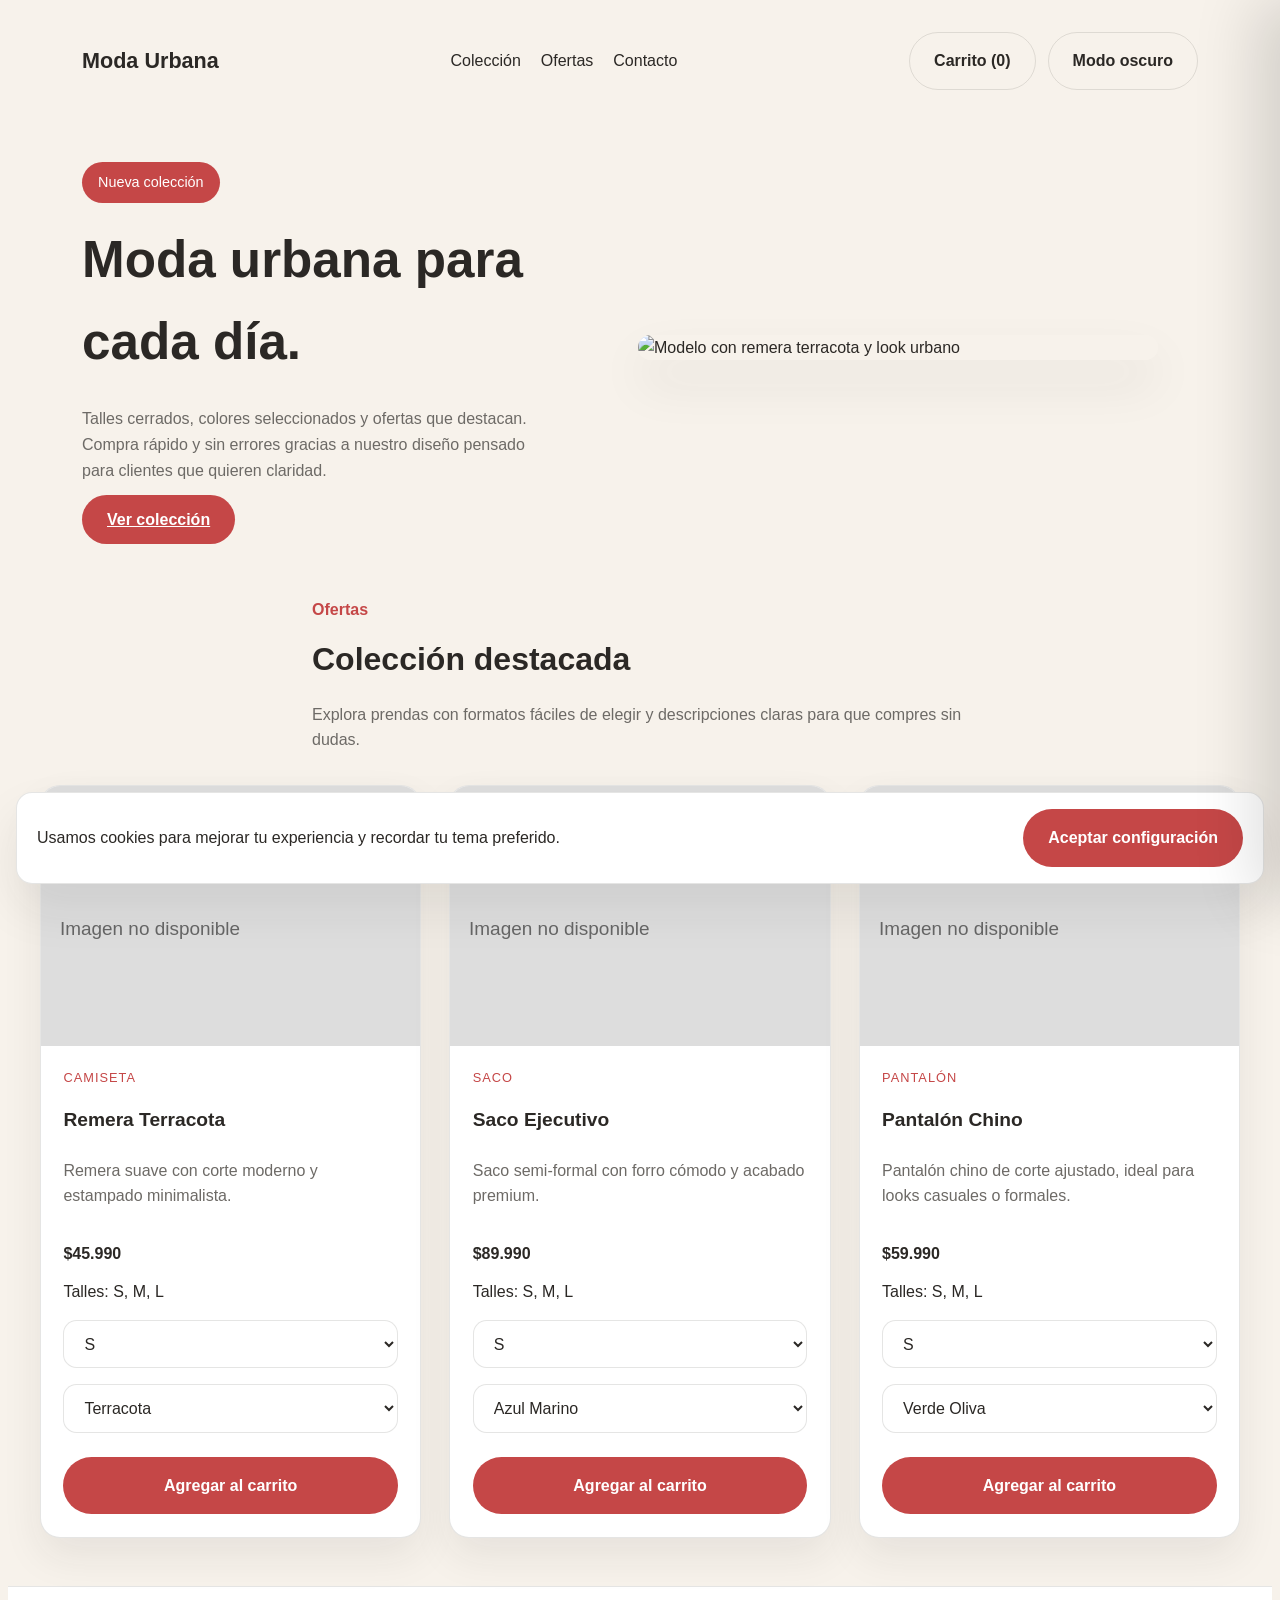
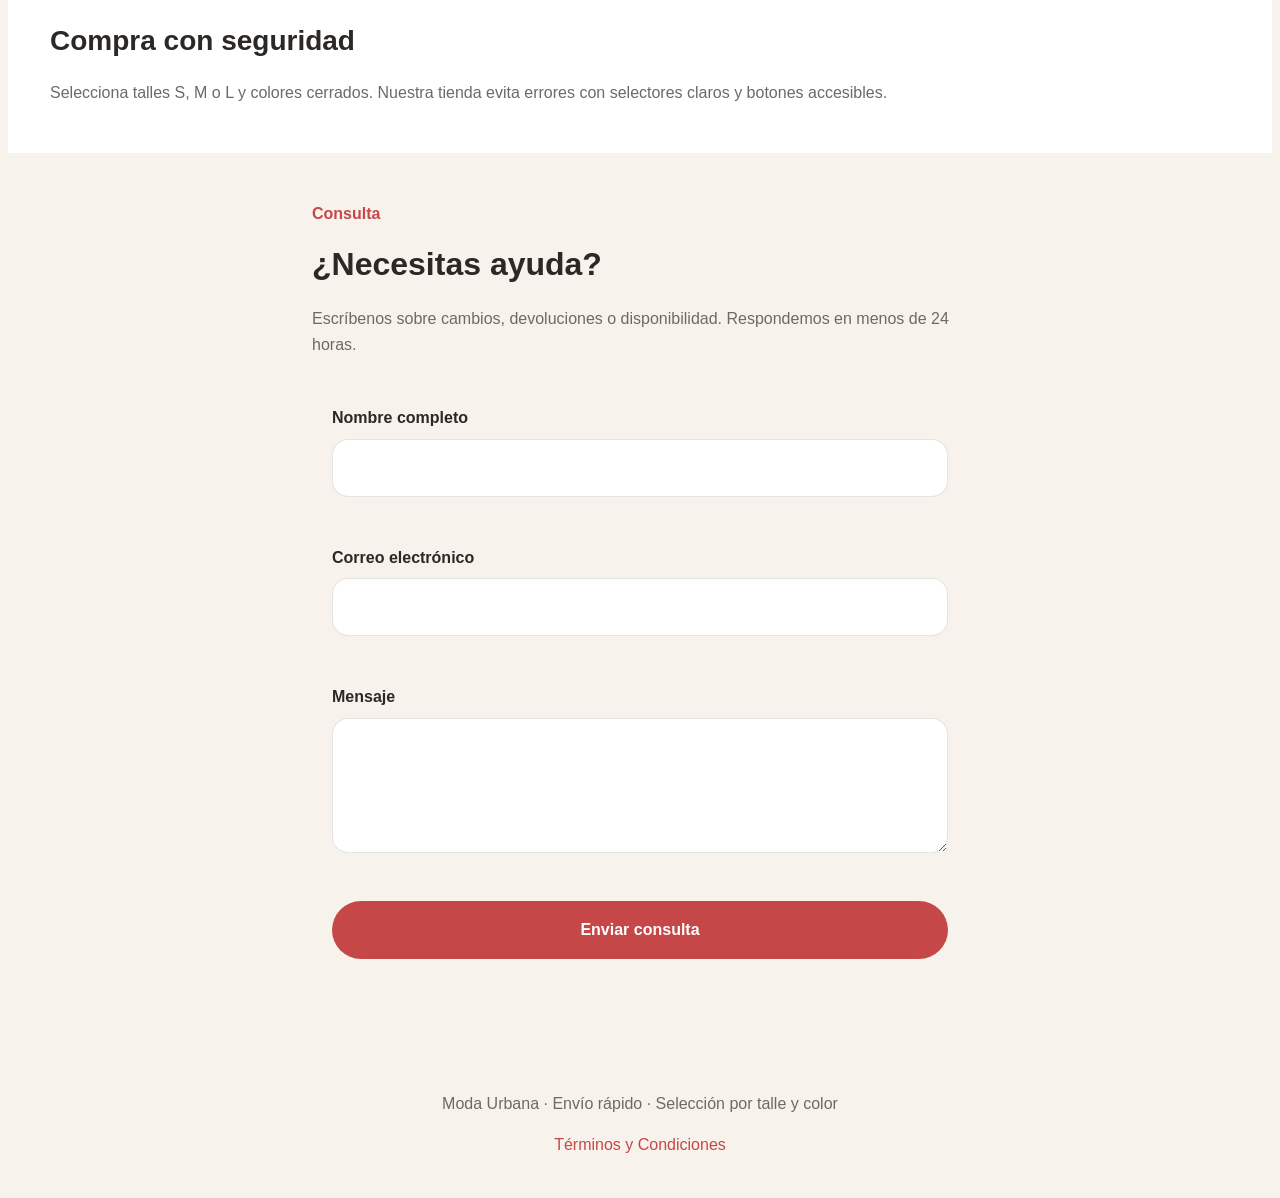
==== frontend/index.html @ e004f6b8 "Initial commit: frontend + backend MVP" ====
<!DOCTYPE html>
<html lang="es">
<head>
  <meta charset="UTF-8" />
  <meta name="viewport" content="width=device-width, initial-scale=1.0" />
  <title>Moda Urbana | Tienda de ropa</title>
  <meta name="description" content="Compra ropa urbana con selección de talles cerrados, ofertas exclusivas y atención al cliente rápida. Compra hoy y recibe tu look en tiempo récord." />
  <link rel="stylesheet" href="styles.css" />
</head>
<body class="pagina">
  <header class="header">
    <a class="header__marca" href="#inicio">Moda Urbana</a>
    <nav class="header__navegacion" aria-label="Navegación principal">
      <a class="header__enlace" href="#coleccion">Colección</a>
      <a class="header__enlace" href="#ofertas">Ofertas</a>
      <a class="header__enlace" href="#contacto">Contacto</a>
    </nav>
    <div class="header__acciones">
      <button class="boton boton--secundario header__boton" id="openCartButton" type="button">Carrito (0)</button>
      <button class="boton boton--secundario header__boton" id="temaToggle" type="button">Modo oscuro</button>
    </div>
  </header>

  <main>
    <section class="hero" id="inicio">
      <div class="hero__texto">
        <span class="hero__tag">Nueva colección</span>
        <h1 class="hero__titulo">Moda urbana para cada día.</h1>
        <p class="hero__descripcion">Talles cerrados, colores seleccionados y ofertas que destacan. Compra rápido y sin errores gracias a nuestro diseño pensado para clientes que quieren claridad.</p>
        <a class="boton boton--principal hero__accion" href="#coleccion">Ver colección</a>
      </div>
      <figure class="hero__imagen-contenedor">
        <img class="hero__imagen" src="assets/images/productos/remera_01.webp" alt="Modelo con remera terracota y look urbano" />
      </figure>
    </section>

    <section class="coleccion" id="coleccion">
      <div class="seccion__cabecera">
        <p class="seccion__prefacio">Ofertas</p>
        <h2 class="seccion__titulo">Colección destacada</h2>
        <p class="seccion__texto">Explora prendas con formatos fáciles de elegir y descripciones claras para que compres sin dudas.</p>
      </div>
      <div class="coleccion__grid" id="catalogoProductos"></div>
    </section>

    <section class="destacado" id="ofertas">
      <div class="destacado__contenedor">
        <h2 class="destacado__titulo">Compra con seguridad</h2>
        <p class="destacado__texto">Selecciona talles S, M o L y colores cerrados. Nuestra tienda evita errores con selectores claros y botones accesibles.</p>
      </div>
    </section>

    <section class="contacto" id="contacto">
      <div class="seccion__cabecera">
        <p class="seccion__prefacio">Consulta</p>
        <h2 class="seccion__titulo">¿Necesitas ayuda?</h2>
        <p class="seccion__texto">Escríbenos sobre cambios, devoluciones o disponibilidad. Respondemos en menos de 24 horas.</p>
      </div>
      <form class="formulario" id="formContacto" novalidate>
        <div class="formulario__grupo">
          <label class="formulario__label" for="contactName">Nombre completo</label>
          <input class="formulario__control" id="contactName" name="name" type="text" autocomplete="name" required aria-required="true" />
          <span class="formulario__feedback"></span>
        </div>
        <div class="formulario__grupo">
          <label class="formulario__label" for="contactEmail">Correo electrónico</label>
          <input class="formulario__control" id="contactEmail" name="email" type="email" autocomplete="email" required aria-required="true" />
          <span class="formulario__feedback"></span>
        </div>
        <div class="formulario__grupo">
          <label class="formulario__label" for="contactMessage">Mensaje</label>
          <textarea class="formulario__control" id="contactMessage" name="message" rows="4" required aria-required="true"></textarea>
          <span class="formulario__feedback"></span>
        </div>
        <button class="boton boton--principal formulario__boton" type="submit">Enviar consulta</button>
        <p class="formulario__mensaje" id="contactResponse"></p>
      </form>
    </section>
  </main>

  <section class="carrito carrito--oculto" id="cartPanel" aria-label="Carrito de compras">
    <div class="carrito__header">
      <div>
        <h2 class="carrito__titulo">Tu carrito</h2>
        <p class="carrito__texto">Revisa tus artículos antes de finalizar.</p>
      </div>
      <button class="boton boton--secundario carrito__cerrar" id="cartCloseButton" type="button" aria-label="Cerrar carrito">X</button>
    </div>
    <div class="carrito__body">
      <div class="carrito__items" id="cartItems"></div>
      <p class="carrito__vacio" id="cartEmptyText">No hay productos en el carrito.</p>
    </div>
    <div class="carrito__footer">
      <div class="carrito__total-row">
        <span>Total</span>
        <strong id="cartTotal">$0</strong>
      </div>
      <button class="boton boton--principal carrito__comprar" type="button">Ir al pago</button>
    </div>
  </section>

  <div class="toast" id="toastMessage" role="status" aria-live="polite" aria-atomic="true"></div>

  <div class="cookie-banner" id="bannerCookies" role="dialog" aria-live="polite">
    <p class="cookie-banner__texto">Usamos cookies para mejorar tu experiencia y recordar tu tema preferido.</p>
    <button class="boton boton--principal cookie-banner__boton" id="acceptCookiesButton" type="button">Aceptar configuración</button>
  </div>

  <footer class="footer">
    <p class="footer__texto">Moda Urbana · Envío rápido · Selección por talle y color</p>
    <a class="footer__enlace" href="terms.html">Términos y Condiciones</a>
  </footer>

  <script src="app.js" defer></script>
</body>
</html>
---- frontend/styles.css ----
:root {
  --color-bg: #f7f2eb;
  --color-surface: #ffffff;
  --color-text: #2b2825;
  --color-muted: #6d6a66;
  --color-accent: #c54747;
  --color-accent-dark: #9b3a3b;
  --color-border: rgba(43, 40, 37, 0.12);
  --color-shadow: rgba(43, 40, 37, 0.08);
  --font-heading: "Inter", sans-serif;
  --font-body: "Public Sans", sans-serif;
  --radius: 1.25rem;
  --max-width: 1180px;
  --text-base: 1rem;
  --text-lg: 1.1rem;
  --text-xl: 2rem;
}

.pagina {
  min-height: 100vh;
  background: var(--color-bg);
  color: var(--color-text);
  font-family: var(--font-body);
  line-height: 1.6;
}

.pagina--oscuro {
  --color-bg: #1f1b19;
  --color-surface: #2c2825;
  --color-text: #f4f1ec;
  --color-muted: #b0aca7;
  --color-border: rgba(244, 241, 236, 0.16);
  --color-accent: #d4796d;
  --color-accent-dark: #bf6050;
}

* {
  box-sizing: border-box;
}

img {
  max-width: 100%;
  display: block;
}

body,
button,
input,
select,
textarea {
  font: inherit;
}

.header {
  display: flex;
  align-items: center;
  justify-content: space-between;
  gap: 1rem;
  padding: 1.5rem 2rem;
  max-width: var(--max-width);
  margin: 0 auto;
}

.header__marca {
  font-family: var(--font-heading);
  font-size: 1.35rem;
  font-weight: 700;
  color: var(--color-text);
  text-decoration: none;
}

.header__navegacion {
  display: flex;
  gap: 1.25rem;
  flex-wrap: wrap;
}

.header__acciones {
  display: flex;
  gap: 0.75rem;
  align-items: center;
}

.header__enlace {
  color: var(--color-text);
  text-decoration: none;
  font-weight: 500;
}

.boton {
  border: 1px solid transparent;
  border-radius: 999px;
  padding: 0.95rem 1.5rem;
  font-weight: 700;
  cursor: pointer;
  transition: transform 0.2s ease, background-color 0.2s ease, color 0.2s ease;
}

.boton:hover,
.boton:focus-visible {
  transform: translateY(-1px);
}

.boton--principal {
  background: var(--color-accent);
  color: #fff;
}

.boton--principal:hover {
  background: var(--color-accent-dark);
}

.boton--secundario {
  background: transparent;
  color: var(--color-text);
  border-color: var(--color-border);
}

.hero {
  display: grid;
  grid-template-columns: minmax(0, 1.1fr) minmax(300px, 600px);
  gap: 3rem;
  align-items: center;
  padding: 3rem 2rem 1rem;
  max-width: var(--max-width);
  margin: 0 auto;
}

.hero__tag {
  display: inline-block;
  background: var(--color-accent);
  color: #fff;
  padding: 0.55rem 1rem;
  border-radius: 999px;
  font-size: 0.9rem;
  margin-bottom: 1rem;
}

.hero__titulo {
  font-family: var(--font-heading);
  font-size: clamp(2.4rem, 4vw, 4rem);
  margin: 0;
}

.hero__descripcion {
  max-width: 34rem;
  margin: 1.5rem 0;
  color: var(--color-muted);
}

.hero__accion {
  margin-top: 1rem;
}

.hero__imagen-contenedor {
  border-radius: var(--radius);
  overflow: hidden;
  box-shadow: 0 24px 50px var(--color-shadow);
}

.hero__imagen {
  width: 100%;
  height: auto;
  object-fit: cover;
}

.seccion__cabecera {
  max-width: 720px;
  margin: 0 auto 2rem;
  padding: 0 2rem;
}

.seccion__prefacio {
  color: var(--color-accent);
  font-weight: 700;
  margin-bottom: 0.75rem;
}

.seccion__titulo {
  font-family: var(--font-heading);
  font-size: 2rem;
  margin: 0;
}

.seccion__texto {
  margin: 1rem 0 0;
  color: var(--color-muted);
}

.coleccion {
  padding: 2rem 0 0;
}

.coleccion__grid {
  display: grid;
  gap: 1.75rem;
  padding: 0 2rem 3rem;
  grid-template-columns: repeat(auto-fit, minmax(250px, 1fr));
}

.prenda {
  background: var(--color-surface);
  border: 1px solid var(--color-border);
  border-radius: var(--radius);
  box-shadow: 0 18px 40px var(--color-shadow);
  overflow: hidden;
  display: flex;
  flex-direction: column;
}

.prenda__imagen {
  width: 100%;
  height: 260px;
  object-fit: cover;
}

.prenda__detalle {
  padding: 1.4rem;
  display: grid;
  gap: 1rem;
}

.prenda__categoria {
  text-transform: uppercase;
  letter-spacing: 0.08em;
  font-size: 0.8rem;
  color: var(--color-accent);
}

.prenda__titulo {
  font-size: 1.2rem;
  margin: 0;
}

.prenda__texto {
  color: var(--color-muted);
  margin: 0.4rem 0 1rem;
}

.prenda__info {
  display: grid;
  gap: 0.75rem;
}

.prenda__meta {
  display: flex;
  justify-content: space-between;
  align-items: center;
  gap: 1rem;
}

.prenda__precio {
  font-weight: 700;
  color: var(--color-text);
}

.prenda__formulario {
  display: grid;
  gap: 1rem;
}

.prenda__selector {
  width: 100%;
  border: 1px solid var(--color-border);
  border-radius: 0.85rem;
  padding: 0.85rem 1rem;
  background: var(--color-surface);
  color: var(--color-text);
}

.prenda__selector option {
  background: var(--color-surface);
  color: var(--color-text);
}

.prenda__boton {
  width: 100%;
  margin-top: 0.5rem;
}

.destacado {
  background: var(--color-surface);
  border-top: 1px solid var(--color-border);
  padding: 2rem 2rem 3rem;
}

.destacado__contenedor {
  max-width: var(--max-width);
  margin: 0 auto;
  display: grid;
  gap: 1rem;
}

.destacado__titulo {
  margin: 0;
  font-size: 1.75rem;
}

.destacado__texto {
  margin: 0;
  color: var(--color-muted);
}

.contacto {
  padding: 2rem 0 3rem;
}

.formulario {
  max-width: 680px;
  margin: 0 auto;
  padding: 1rem 2rem;
  display: grid;
  gap: 1.25rem;
}

.formulario__grupo {
  display: grid;
  gap: 0.5rem;
}

.formulario__label {
  font-weight: 700;
}

.formulario__control {
  width: 100%;
  border: 1px solid var(--color-border);
  border-radius: 1rem;
  padding: 0.95rem 1rem;
  background: var(--color-surface);
  color: var(--color-text);
}

.formulario__control:focus {
  outline: 2px solid var(--color-accent);
  border-color: transparent;
}

.formulario__control--error {
  border-color: #d04f4f;
}

.formulario__feedback {
  font-size: 0.9rem;
  color: #b44444;
  min-height: 1.25rem;
}

.formulario__mensaje {
  color: var(--color-text);
  margin: 0;
}

.admin__nota {
  margin: 0;
  color: var(--color-muted);
  font-size: 0.95rem;
}

.carrito {
  position: fixed;
  top: 0;
  right: 0;
  width: min(380px, 100%);
  height: 100vh;
  background: var(--color-surface);
  border-left: 1px solid var(--color-border);
  box-shadow: -24px 0 60px rgba(0, 0, 0, 0.14);
  display: flex;
  flex-direction: column;
  transform: translateX(0);
  transition: transform 0.25s ease;
  z-index: 30;
}

.carrito--oculto {
  transform: translateX(100%);
}

.carrito__header {
  display: flex;
  justify-content: space-between;
  align-items: flex-start;
  gap: 1rem;
  padding: 1.5rem;
  border-bottom: 1px solid var(--color-border);
}

.carrito__titulo {
  margin: 0;
  font-size: 1.35rem;
}

.carrito__texto {
  margin: 0.5rem 0 0;
  color: var(--color-muted);
}

.carrito__cerrar {
  min-width: 3rem;
  padding: 0.75rem 1rem;
}

.carrito__body {
  flex: 1;
  overflow-y: auto;
  padding: 1rem 1.5rem;
}

.carrito__items {
  display: grid;
  gap: 1rem;
}

.carrito__item {
  display: grid;
  gap: 0.75rem;
  padding: 1rem;
  background: var(--color-surface);
  border: 1px solid var(--color-border);
  border-radius: 1rem;
}

.carrito__item-nombre {
  margin: 0 0 0.25rem;
  font-weight: 700;
}

.carrito__item-meta {
  margin: 0;
  color: var(--color-muted);
}

.carrito__item-control {
  display: flex;
  justify-content: space-between;
  align-items: center;
  gap: 1rem;
}

.carrito__item-precio {
  font-weight: 700;
}

.carrito__item-boton {
  min-width: auto;
  padding: 0.65rem 0.85rem;
}

.carrito__vacio {
  margin: 0;
  color: var(--color-muted);
  text-align: center;
}

.carrito__footer {
  padding: 1.25rem 1.5rem;
  border-top: 1px solid var(--color-border);
}

.carrito__total-row {
  display: flex;
  justify-content: space-between;
  align-items: center;
  margin-bottom: 1rem;
}

.carrito__comprar {
  width: 100%;
}

.cookie-banner {
  position: fixed;
  left: 1rem;
  right: 1rem;
  bottom: 1rem;
  background: var(--color-surface);
  border: 1px solid var(--color-border);
  box-shadow: 0 24px 50px var(--color-shadow);
  padding: 1rem 1.25rem;
  border-radius: 1rem;
  display: flex;
  flex-wrap: wrap;
  gap: 1rem;
  align-items: center;
  justify-content: space-between;
  z-index: 20;
}

.cookie-banner--oculto {
  display: none !important;
}

.toast {
  position: fixed;
  left: 50%;
  bottom: 1.25rem;
  transform: translateX(-50%) translateY(120%);
  background: rgba(43, 40, 37, 0.92);
  color: #fff;
  padding: 0.95rem 1.25rem;
  border-radius: 999px;
  box-shadow: 0 18px 40px rgba(0, 0, 0, 0.18);
  opacity: 0;
  transition: transform 0.3s ease, opacity 0.3s ease;
  z-index: 40;
  max-width: min(340px, calc(100% - 2rem));
  text-align: center;
}

.toast--visible {
  opacity: 1;
  transform: translateX(-50%) translateY(0);
}

.toast--success {
  background: var(--color-accent);
}

.toast--error {
  background: #b44444;
}

.cookie-banner__texto {
  margin: 0;
  color: var(--color-text);
  flex: 1;
}

.cookie-banner__boton {
  flex-shrink: 0;
}

.footer {
  padding: 2rem;
  text-align: center;
  color: var(--color-muted);
}

.footer__enlace {
  color: var(--color-accent);
  text-decoration: none;
}

.admin {
  max-width: var(--max-width);
  margin: 0 auto;
  padding: 2rem;
}

.admin__panel {
  display: grid;
  gap: 2rem;
  padding: 2rem;
}

.admin__cabecera {
  display: flex;
  justify-content: space-between;
  align-items: center;
  gap: 1rem;
  flex-wrap: wrap;
}

.admin__indicadores {
  display: grid;
  grid-template-columns: repeat(auto-fit, minmax(240px, 1fr));
  gap: 1rem;
}

.indicador {
  background: var(--color-surface);
  border: 1px solid var(--color-border);
  border-radius: var(--radius);
  padding: 1.5rem;
}

.indicador__titulo {
  margin: 0 0 0.5rem;
  color: var(--color-muted);
}

.indicador__valor {
  margin: 0;
  font-size: 2rem;
  font-weight: 700;
}

.admin__grafico {
  background: var(--color-surface);
  border: 1px solid var(--color-border);
  border-radius: var(--radius);
  padding: 1.5rem;
}

.tabla {
  width: 100%;
  display: grid;
  gap: 1rem;
}

.tabla__fila {
  display: grid;
  grid-template-columns: 1fr auto;
  gap: 1rem;
  padding: 1rem;
  background: var(--color-surface);
  border: 1px solid var(--color-border);
  border-radius: 1rem;
}

.tabla__item {
  color: var(--color-muted);
}

.producto-admin {
  display: grid;
  gap: 1rem;
  background: var(--color-surface);
  border: 1px solid var(--color-border);
  border-radius: var(--radius);
  padding: 1rem;
}

.producto-admin__imagen {
  width: 100%;
  aspect-ratio: 4 / 3;
  object-fit: cover;
  border-radius: 1rem;
  border: 1px solid var(--color-border);
}

.producto-admin__contenido {
  display: grid;
  gap: 1rem;
}

.producto-admin__campo {
  display: grid;
  gap: 0.45rem;
}

.producto-admin__file {
  display: grid;
  gap: 0.75rem;
}

.producto-admin__acciones {
  display: flex;
  justify-content: flex-end;
}

.producto-admin__boton {
  width: auto;
}

.producto-admin__mensaje {
  margin: 0;
  color: var(--color-text);
  min-height: 1.25rem;
  font-size: 0.95rem;
}

.admin__productos-grid {
  display: grid;
  gap: 1rem;
}

.checkout {
  max-width: var(--max-width);
  margin: 0 auto;
  padding: 2rem 2rem 4rem;
}

.checkout__grid {
  display: grid;
  gap: 2rem;
  grid-template-columns: minmax(320px, 1.2fr) minmax(300px, 0.8fr);
}

.checkout__panel {
  background: var(--color-surface);
  border: 1px solid var(--color-border);
  border-radius: var(--radius);
  padding: 2rem;
  box-shadow: 0 18px 40px var(--color-shadow);
}

.checkout__heading {
  margin: 0 0 1rem;
  font-size: 1.5rem;
}

.checkout__items {
  display: grid;
  gap: 1rem;
  margin-bottom: 1.5rem;
}

.checkout__item {
  display: flex;
  justify-content: space-between;
  align-items: center;
  gap: 1rem;
  padding: 1rem;
  background: var(--color-bg);
  border-radius: 1rem;
  border: 1px solid var(--color-border);
}

.checkout__item-name {
  margin: 0 0 0.35rem;
  font-weight: 700;
}

.checkout__item-meta {
  margin: 0;
  color: var(--color-muted);
  font-size: 0.95rem;
}

.checkout__item-price {
  font-weight: 700;
}

.checkout__total {
  display: flex;
  justify-content: space-between;
  align-items: center;
  padding-top: 1rem;
  border-top: 1px solid var(--color-border);
  font-size: 1.1rem;
  margin-top: 1rem;
}

.payment-form {
  display: grid;
  gap: 1rem;
}

.checkout__empty {
  color: var(--color-muted);
  text-align: center;
  padding: 1.5rem;
}

.oculto {
  display: none;
}

@media (max-width: 900px) {
  .hero {
    grid-template-columns: 1fr;
  }

  .header {
    flex-direction: column;
    align-items: flex-start;
  }
}

@media (max-width: 640px) {
  .hero__imagen {
    height: 220px;
  }

  .prenda__imagen {
    height: 200px;
  }
}
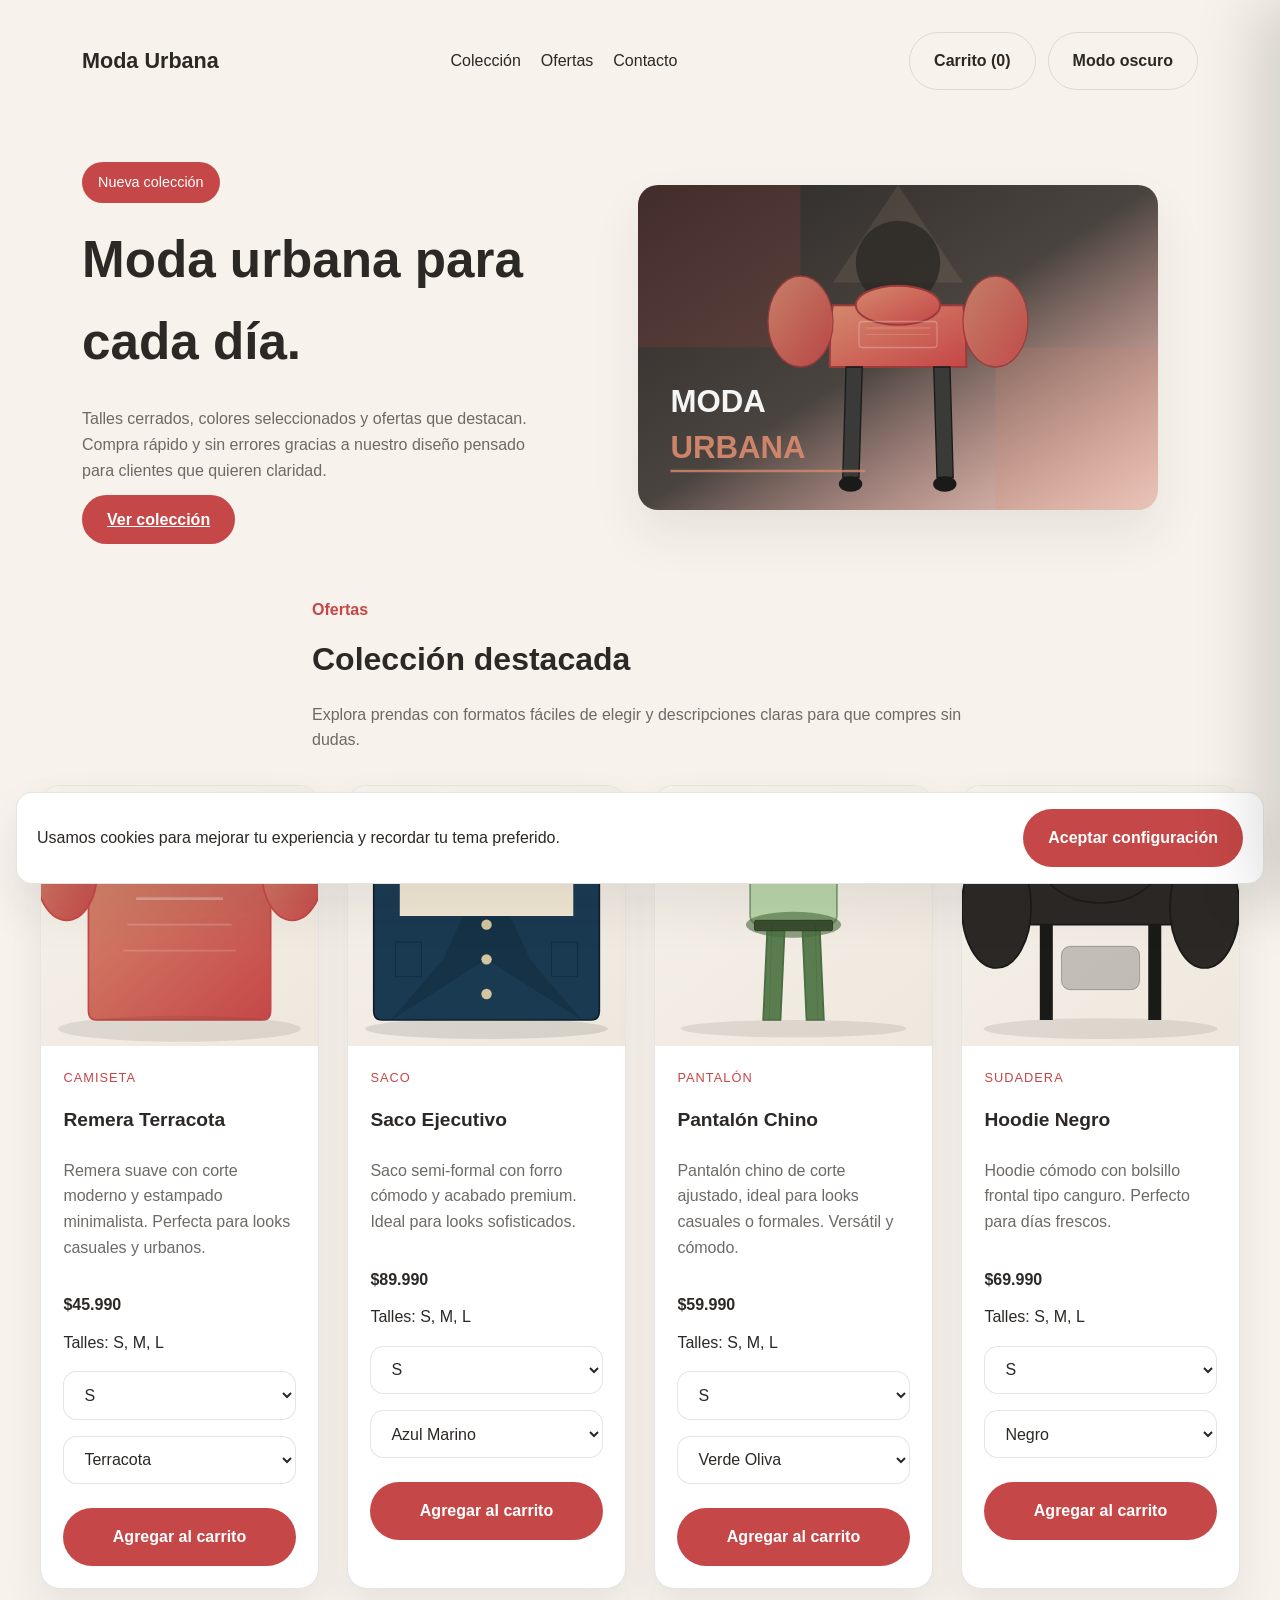
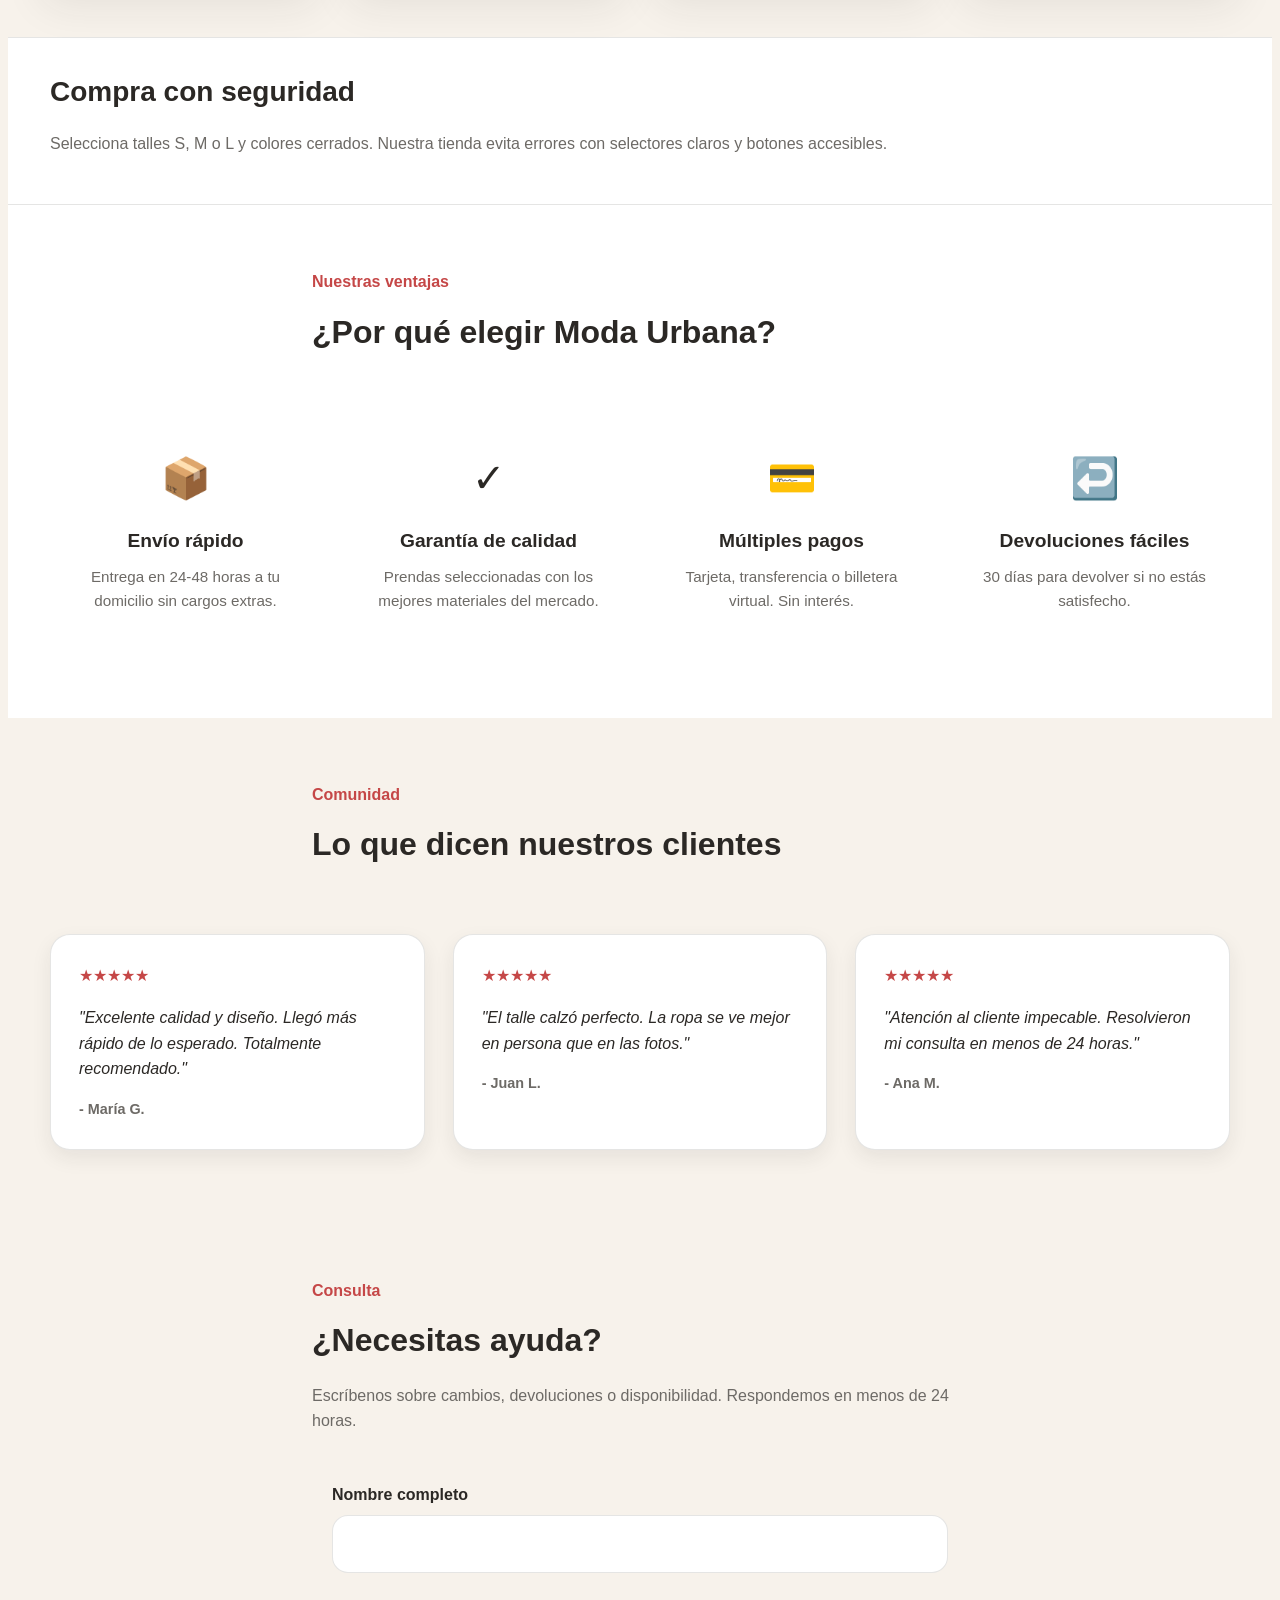
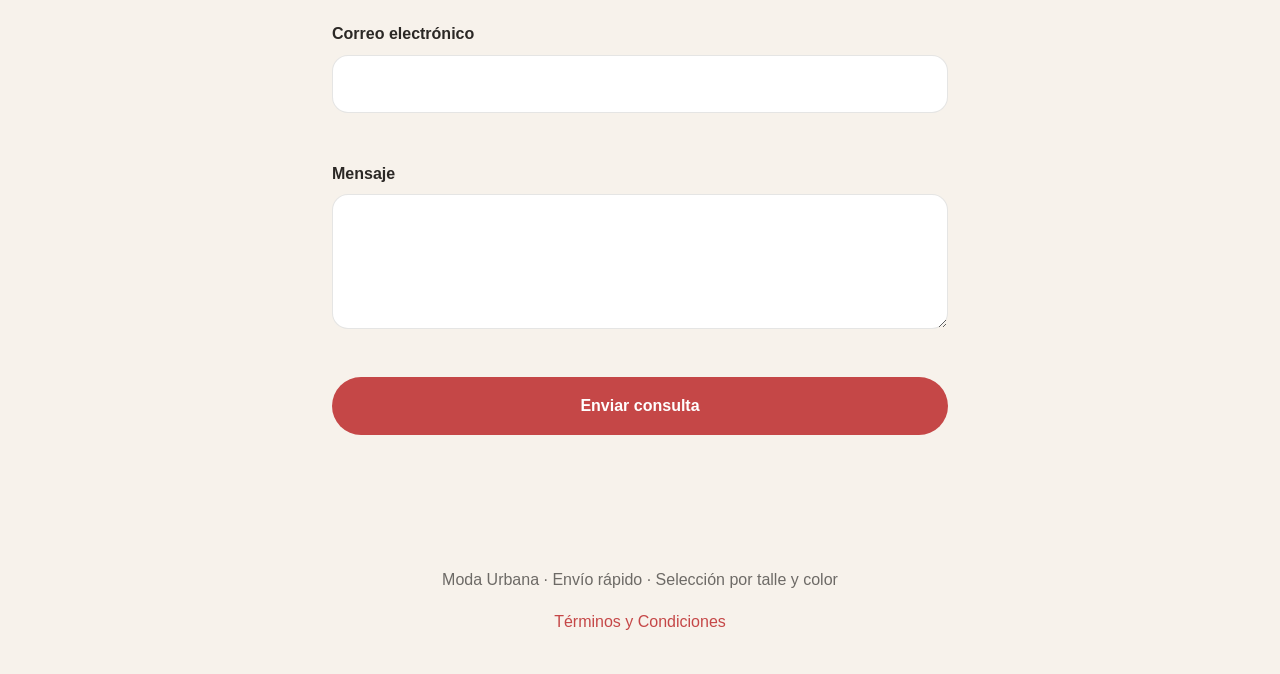
==== commit 038e699b: "Actualización del proyecto integrador" ====
--- a/frontend/index.html
+++ b/frontend/index.html
@@ -30,7 +30,7 @@
         <a class="boton boton--principal hero__accion" href="#coleccion">Ver colección</a>
       </div>
       <figure class="hero__imagen-contenedor">
-        <img class="hero__imagen" src="assets/images/productos/remera_01.webp" alt="Modelo con remera terracota y look urbano" />
+        <img class="hero__imagen" src="assets/images/hero.svg" alt="Modelo con remera terracota y look urbano" />
       </figure>
     </section>
 
@@ -47,6 +47,59 @@
       <div class="destacado__contenedor">
         <h2 class="destacado__titulo">Compra con seguridad</h2>
         <p class="destacado__texto">Selecciona talles S, M o L y colores cerrados. Nuestra tienda evita errores con selectores claros y botones accesibles.</p>
+      </div>
+    </section>
+
+    <section class="beneficios" id="beneficios">
+      <div class="seccion__cabecera">
+        <p class="seccion__prefacio">Nuestras ventajas</p>
+        <h2 class="seccion__titulo">¿Por qué elegir Moda Urbana?</h2>
+      </div>
+      <div class="beneficios__grid">
+        <article class="beneficio">
+          <div class="beneficio__icono">📦</div>
+          <h3 class="beneficio__titulo">Envío rápido</h3>
+          <p class="beneficio__texto">Entrega en 24-48 horas a tu domicilio sin cargos extras.</p>
+        </article>
+        <article class="beneficio">
+          <div class="beneficio__icono">✓</div>
+          <h3 class="beneficio__titulo">Garantía de calidad</h3>
+          <p class="beneficio__texto">Prendas seleccionadas con los mejores materiales del mercado.</p>
+        </article>
+        <article class="beneficio">
+          <div class="beneficio__icono">💳</div>
+          <h3 class="beneficio__titulo">Múltiples pagos</h3>
+          <p class="beneficio__texto">Tarjeta, transferencia o billetera virtual. Sin interés.</p>
+        </article>
+        <article class="beneficio">
+          <div class="beneficio__icono">↩️</div>
+          <h3 class="beneficio__titulo">Devoluciones fáciles</h3>
+          <p class="beneficio__texto">30 días para devolver si no estás satisfecho.</p>
+        </article>
+      </div>
+    </section>
+
+    <section class="testimonios" id="testimonios">
+      <div class="seccion__cabecera">
+        <p class="seccion__prefacio">Comunidad</p>
+        <h2 class="seccion__titulo">Lo que dicen nuestros clientes</h2>
+      </div>
+      <div class="testimonios__grid">
+        <article class="testimonio">
+          <div class="testimonio__estrellas">★★★★★</div>
+          <p class="testimonio__texto">"Excelente calidad y diseño. Llegó más rápido de lo esperado. Totalmente recomendado."</p>
+          <p class="testimonio__autor">- María G.</p>
+        </article>
+        <article class="testimonio">
+          <div class="testimonio__estrellas">★★★★★</div>
+          <p class="testimonio__texto">"El talle calzó perfecto. La ropa se ve mejor en persona que en las fotos."</p>
+          <p class="testimonio__autor">- Juan L.</p>
+        </article>
+        <article class="testimonio">
+          <div class="testimonio__estrellas">★★★★★</div>
+          <p class="testimonio__texto">"Atención al cliente impecable. Resolvieron mi consulta en menos de 24 horas."</p>
+          <p class="testimonio__autor">- Ana M.</p>
+        </article>
       </div>
     </section>
 
--- a/frontend/styles.css
+++ b/frontend/styles.css
@@ -542,6 +542,147 @@
   text-decoration: none;
 }
 
+/* Secciones de beneficios y testimonios */
+.beneficios {
+  padding: 3rem 2rem;
+  background: var(--color-surface);
+  border-top: 1px solid var(--color-border);
+}
+
+.beneficios__grid {
+  display: grid;
+  gap: 2rem;
+  padding: 2rem 0;
+  grid-template-columns: repeat(auto-fit, minmax(240px, 1fr));
+  max-width: var(--max-width);
+  margin: 0 auto;
+}
+
+.beneficio {
+  text-align: center;
+  padding: 1.5rem;
+  border-radius: var(--radius);
+  transition: transform 0.3s ease, box-shadow 0.3s ease;
+}
+
+.beneficio:hover {
+  transform: translateY(-4px);
+  box-shadow: 0 12px 30px var(--color-shadow);
+}
+
+.beneficio__icono {
+  font-size: 2.5rem;
+  margin-bottom: 1rem;
+}
+
+.beneficio__titulo {
+  margin: 0 0 0.5rem;
+  font-size: 1.2rem;
+}
+
+.beneficio__texto {
+  margin: 0;
+  color: var(--color-muted);
+  font-size: 0.95rem;
+}
+
+.testimonios {
+  padding: 3rem 2rem;
+  background: var(--color-bg);
+}
+
+.testimonios__grid {
+  display: grid;
+  gap: 1.75rem;
+  padding: 2rem 0;
+  grid-template-columns: repeat(auto-fit, minmax(280px, 1fr));
+  max-width: var(--max-width);
+  margin: 0 auto;
+}
+
+.testimonio {
+  background: var(--color-surface);
+  padding: 1.75rem;
+  border-radius: var(--radius);
+  border: 1px solid var(--color-border);
+  box-shadow: 0 8px 20px var(--color-shadow);
+  transition: transform 0.3s ease;
+}
+
+.testimonio:hover {
+  transform: translateY(-3px);
+}
+
+.testimonio__estrellas {
+  color: var(--color-accent);
+  font-size: 1rem;
+  margin-bottom: 0.5rem;
+}
+
+.testimonio__texto {
+  margin: 1rem 0;
+  color: var(--color-text);
+  font-style: italic;
+}
+
+.testimonio__autor {
+  margin: 0;
+  color: var(--color-muted);
+  font-weight: 700;
+  font-size: 0.9rem;
+}
+
+/* Animaciones */
+@keyframes fadeInUp {
+  from {
+    opacity: 0;
+    transform: translateY(20px);
+  }
+  to {
+    opacity: 1;
+    transform: translateY(0);
+  }
+}
+
+.prenda {
+  animation: fadeInUp 0.5s ease-out;
+}
+
+.beneficio {
+  animation: fadeInUp 0.5s ease-out;
+}
+
+.testimonio {
+  animation: fadeInUp 0.5s ease-out;
+}
+
+/* Mejoras de responsividad */
+@media (max-width: 768px) {
+  .hero {
+    grid-template-columns: 1fr;
+    padding: 2rem 1rem;
+  }
+
+  .header {
+    flex-direction: column;
+    gap: 1rem;
+  }
+
+  .header__navegacion {
+    justify-content: center;
+  }
+
+  .coleccion__grid {
+    grid-template-columns: 1fr;
+    padding: 0 1rem 2rem;
+  }
+
+  .beneficios__grid,
+  .testimonios__grid {
+    grid-template-columns: 1fr;
+  }
+}
+
 .admin {
   max-width: var(--max-width);
   margin: 0 auto;
@@ -664,6 +805,29 @@
 .admin__productos-grid {
   display: grid;
   gap: 1rem;
+  grid-template-columns: repeat(auto-fit, minmax(350px, 1fr));
+}
+
+.admin__inicio {
+  display: grid;
+  gap: 2rem;
+  padding: 2rem 0;
+}
+
+.admin__dashboard {
+  display: grid;
+  gap: 2rem;
+}
+
+.admin__leads,
+.admin__productos {
+  display: grid;
+  gap: 1.5rem;
+}
+
+/* Admin enhancements */
+.admin__panel.oculto {
+  display: none;
 }
 
 .checkout {
